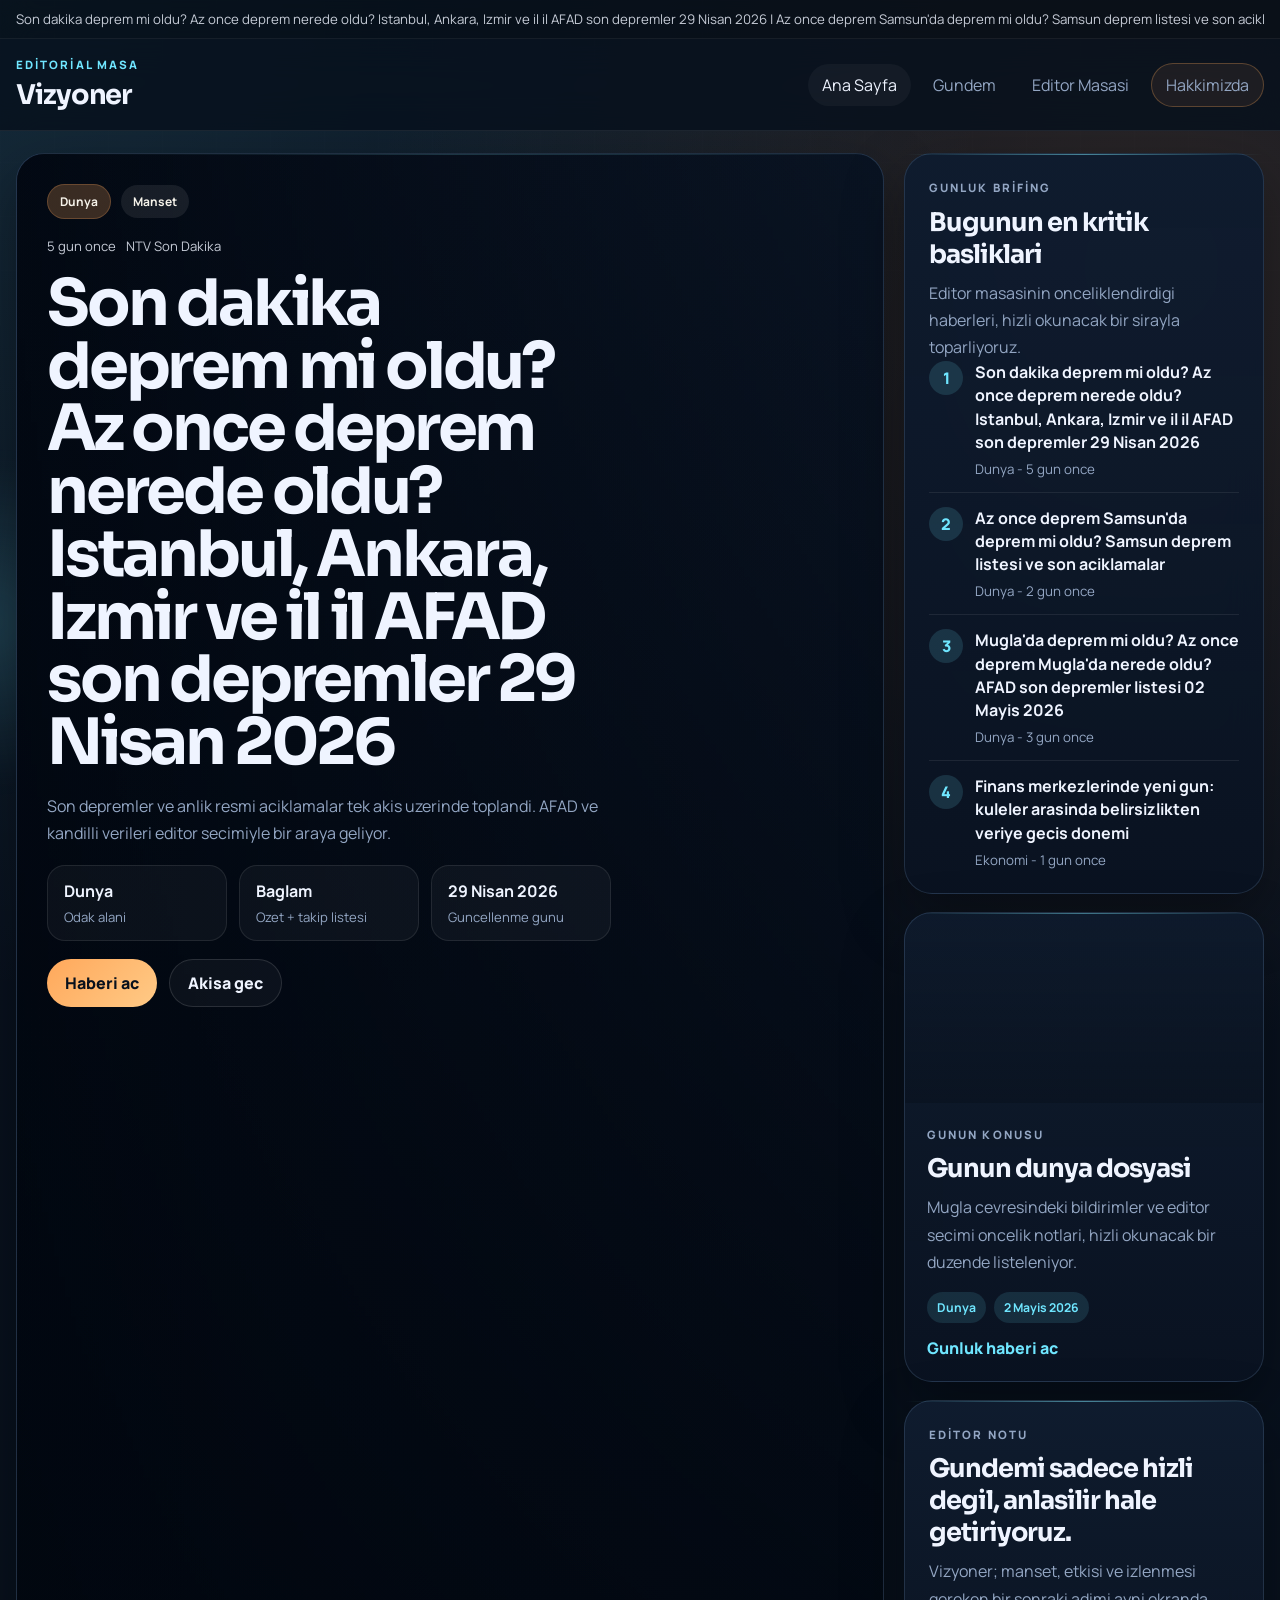
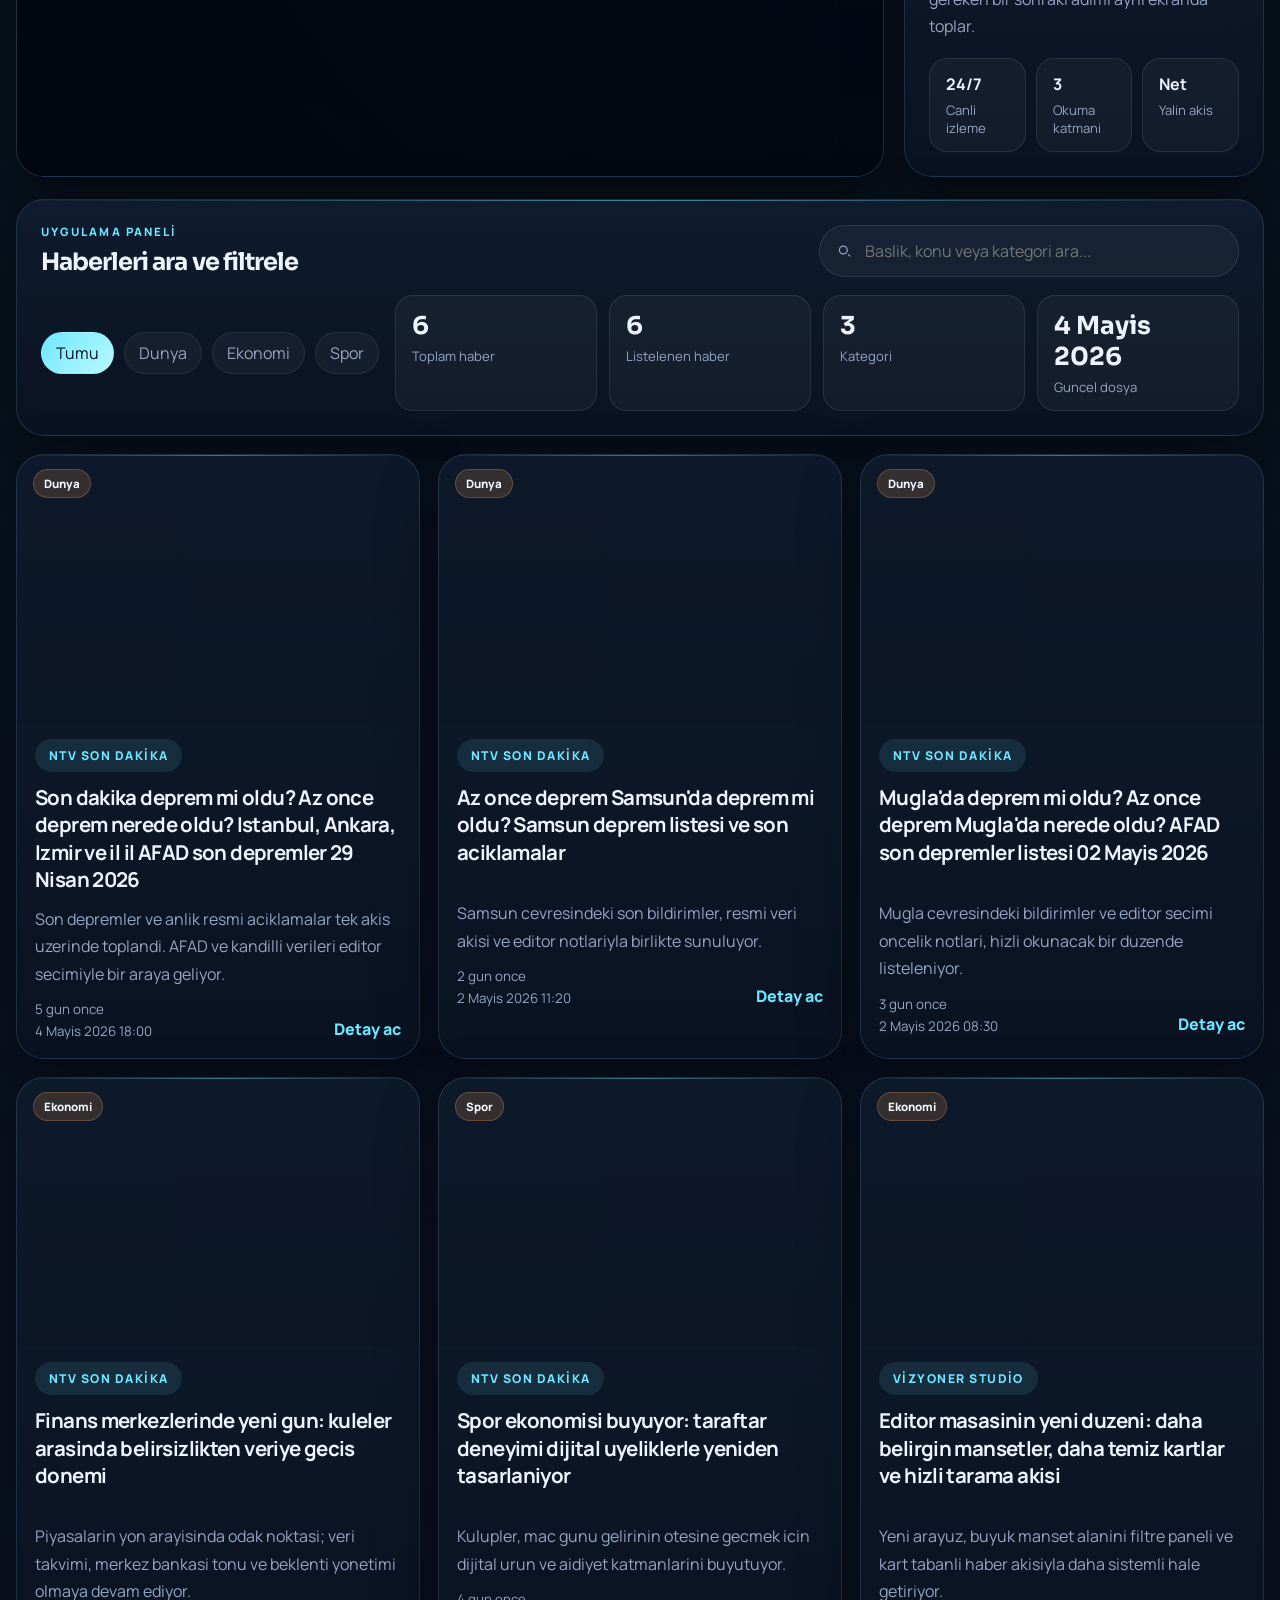
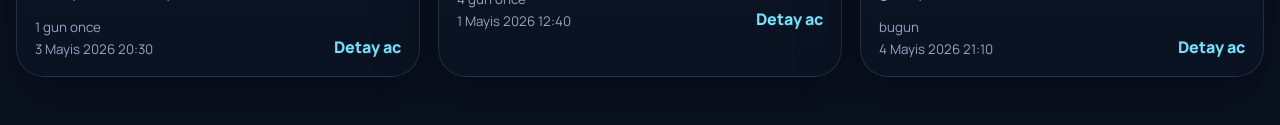
==== index.html @ 1356ebf0 "Add files via upload" ====
<!DOCTYPE html>
<html lang="tr">
<head>
    <meta charset="UTF-8">
    <meta name="viewport" content="width=device-width, initial-scale=1.0">
    <meta name="theme-color" content="#09111f">
    <title>Vizyoner | Guncel Gundem Masasi</title>
    <meta name="description" content="Vizyoner, gundemi editor secimi yerlesim, briefing panelleri ve filtrelenebilir kart yapisiyla sunan modern haber deneyimidir.">
    <link rel="preconnect" href="https://fonts.googleapis.com">
    <link rel="preconnect" href="https://fonts.gstatic.com" crossorigin>
    <link href="https://fonts.googleapis.com/css2?family=Manrope:wght@400;500;600;700;800&family=Sora:wght@500;600;700;800&display=swap" rel="stylesheet">
    <link rel="stylesheet" href="styles.css">
</head>
<body class="page-shell">
    <div class="page-glow"></div>

    <header class="top-strip">
        <div class="container top-strip__inner">
            <p id="live-marquee" class="live-marquee">Gundem akisi yukleniyor...</p>
        </div>
    </header>

    <nav class="site-nav">
        <div class="container site-nav__inner">
            <div>
                <p class="eyebrow">Editorial Masa</p>
                <a href="index.html" class="brand">Vizyoner</a>
            </div>

            <div class="site-nav__links">
                <a class="is-active" href="index.html">Ana Sayfa</a>
                <a href="#news-grid">Gundem</a>
                <a href="#control-panel">Editor Masasi</a>
                <a class="pill-link" href="hakkimizda.html">Hakkimizda</a>
            </div>
        </div>
    </nav>

    <main class="container page-main">
        <section class="hero-layout">
            <article class="hero-spotlight" id="hero-feature"></article>

            <aside class="sidebar-column">
                <section class="glass-panel briefing-panel">
                    <p class="section-tag">Gunluk Brifing</p>
                    <h2>Bugunun en kritik basliklari</h2>
                    <p class="panel-copy">Editor masasinin onceliklendirdigi haberleri, hizli okunacak bir sirayla toparliyoruz.</p>
                    <div id="briefing-list" class="briefing-list"></div>
                </section>

                <section class="glass-panel side-story" id="side-story"></section>

                <section class="glass-panel note-panel">
                    <p class="section-tag">Editor Notu</p>
                    <h3>Gundemi sadece hizli degil, anlasilir hale getiriyoruz.</h3>
                    <p>Vizyoner; manset, etkisi ve izlenmesi gereken bir sonraki adimi ayni ekranda toplar.</p>
                    <div class="mini-stats">
                        <div><strong>24/7</strong><span>Canli izleme</span></div>
                        <div><strong>3</strong><span>Okuma katmani</span></div>
                        <div><strong>Net</strong><span>Yalin akis</span></div>
                    </div>
                </section>
            </aside>
        </section>

        <section class="control-panel glass-panel" id="control-panel">
            <div class="control-panel__top">
                <div>
                    <p class="section-tag">Uygulama Paneli</p>
                    <h2>Haberleri ara ve filtrele</h2>
                </div>

                <label class="search-box">
                    <svg viewBox="0 0 24 24" aria-hidden="true">
                        <path d="M10.5 4a6.5 6.5 0 1 1 0 13a6.5 6.5 0 0 1 0-13Zm0 1.8a4.7 4.7 0 1 0 0 9.4a4.7 4.7 0 0 0 0-9.4Zm7.66 10.39 2.84 2.84-1.27 1.27-2.84-2.84 1.27-1.27Z"></path>
                    </svg>
                    <input id="search-input" type="search" placeholder="Baslik, konu veya kategori ara...">
                </label>
            </div>

            <div class="control-panel__bottom">
                <div id="filter-group" class="filter-group"></div>

                <div class="stats-grid">
                    <div class="stat-card">
                        <strong id="stat-total">0</strong>
                        <span>Toplam haber</span>
                    </div>
                    <div class="stat-card">
                        <strong id="stat-visible">0</strong>
                        <span>Listelenen haber</span>
                    </div>
                    <div class="stat-card">
                        <strong id="stat-category">0</strong>
                        <span>Kategori</span>
                    </div>
                    <div class="stat-card">
                        <strong id="stat-date">4 Mayis 2026</strong>
                        <span>Guncel dosya</span>
                    </div>
                </div>
            </div>
        </section>

        <section id="news-grid" class="news-grid"></section>
    </main>

    <template id="news-card-template">
        <article class="news-card">
            <div class="news-card__image">
                <span class="news-card__pill"></span>
            </div>
            <div class="news-card__content">
                <p class="news-card__source"></p>
                <h3 class="news-card__title"></h3>
                <p class="news-card__summary"></p>
                <div class="news-card__footer">
                    <div class="news-card__meta">
                        <small class="news-card__age"></small>
                        <small class="news-card__date"></small>
                    </div>
                    <a class="news-card__link" href="#">Detay ac</a>
                </div>
            </div>
        </article>
    </template>

    <script src="haberler.js"></script>
</body>
</html>
---- styles.css ----
:root {
    --bg: #08111d;
    --bg-soft: #0d1828;
    --panel: rgba(12, 22, 37, 0.9);
    --panel-strong: rgba(17, 31, 50, 0.96);
    --panel-line: rgba(136, 172, 214, 0.18);
    --text: #eff4ff;
    --muted: #93a6c3;
    --cyan: #6fe6ff;
    --cyan-soft: rgba(111, 230, 255, 0.14);
    --accent: #ffa85b;
    --accent-soft: rgba(255, 168, 91, 0.14);
    --shadow: 0 24px 60px rgba(0, 0, 0, 0.36);
    --radius-xl: 28px;
    --radius-lg: 22px;
    --radius-md: 18px;
    --container: 1320px;
}

* {
    box-sizing: border-box;
}

html {
    scroll-behavior: smooth;
}

body {
    margin: 0;
    min-height: 100vh;
    color: var(--text);
    font-family: "Manrope", sans-serif;
    background:
        radial-gradient(circle at top left, rgba(111, 230, 255, 0.12), transparent 28%),
        radial-gradient(circle at 90% 8%, rgba(255, 168, 91, 0.14), transparent 24%),
        linear-gradient(180deg, #09111f 0%, #08111d 52%, #0a1221 100%);
}

body::before {
    content: "";
    position: fixed;
    inset: 0;
    pointer-events: none;
    background-image:
        linear-gradient(rgba(255, 255, 255, 0.022) 1px, transparent 1px),
        linear-gradient(90deg, rgba(255, 255, 255, 0.022) 1px, transparent 1px);
    background-size: 54px 54px;
    mask-image: linear-gradient(180deg, rgba(0, 0, 0, 0.48), transparent 75%);
}

a {
    color: inherit;
    text-decoration: none;
}

button,
input {
    font: inherit;
}

.page-shell {
    position: relative;
    overflow-x: hidden;
}

.page-glow {
    position: fixed;
    inset: auto auto 12% -14%;
    width: 340px;
    height: 340px;
    border-radius: 50%;
    background: radial-gradient(circle, rgba(111, 230, 255, 0.18), transparent 68%);
    filter: blur(14px);
    pointer-events: none;
}

.container {
    width: min(calc(100% - 32px), var(--container));
    margin: 0 auto;
}

.top-strip {
    border-bottom: 1px solid rgba(255, 255, 255, 0.06);
    background: rgba(5, 12, 22, 0.76);
    backdrop-filter: blur(16px);
}

.top-strip__inner {
    overflow: hidden;
    padding: 10px 0;
}

.live-marquee {
    margin: 0;
    white-space: nowrap;
    color: rgba(239, 244, 255, 0.82);
    font-size: 0.83rem;
    animation: marquee 22s linear infinite;
}

@keyframes marquee {
    from {
        transform: translateX(0);
    }

    to {
        transform: translateX(-24%);
    }
}

.site-nav {
    position: sticky;
    top: 0;
    z-index: 10;
    border-bottom: 1px solid rgba(255, 255, 255, 0.08);
    background: rgba(7, 16, 29, 0.82);
    backdrop-filter: blur(18px);
}

.site-nav__inner {
    display: flex;
    align-items: center;
    justify-content: space-between;
    gap: 18px;
    padding: 18px 0;
}

.eyebrow,
.section-tag {
    margin: 0;
    color: var(--cyan);
    text-transform: uppercase;
    letter-spacing: 0.18em;
    font-size: 0.72rem;
    font-weight: 800;
}

.brand {
    display: inline-block;
    margin-top: 6px;
    font-family: "Sora", sans-serif;
    font-size: 1.7rem;
    font-weight: 700;
    letter-spacing: -0.04em;
}

.site-nav__links {
    display: flex;
    align-items: center;
    gap: 8px;
    flex-wrap: wrap;
}

.site-nav__links a {
    padding: 10px 14px;
    color: var(--muted);
    border-radius: 999px;
    transition: 0.22s ease;
}

.site-nav__links a:hover,
.site-nav__links a.is-active {
    color: var(--text);
    background: rgba(255, 255, 255, 0.04);
}

.site-nav__links .pill-link {
    border: 1px solid rgba(255, 168, 91, 0.28);
    background: rgba(255, 168, 91, 0.08);
}

.page-main {
    position: relative;
    z-index: 1;
    padding: 22px 0 48px;
}

.back-row {
    margin-bottom: 14px;
}

.back-button {
    min-height: 46px;
    padding: 0 18px;
    border: 1px solid rgba(255, 255, 255, 0.12);
    border-radius: 999px;
    color: var(--text);
    background: rgba(255, 255, 255, 0.05);
    cursor: pointer;
    transition: 0.2s ease;
}

.back-button:hover {
    transform: translateY(-1px);
    border-color: rgba(111, 230, 255, 0.32);
    background: rgba(111, 230, 255, 0.12);
}

.glass-panel,
.hero-spotlight,
.news-card {
    border: 1px solid var(--panel-line);
    border-radius: var(--radius-xl);
    background: linear-gradient(180deg, rgba(15, 28, 47, 0.98) 0%, rgba(10, 19, 33, 0.96) 100%);
    box-shadow: var(--shadow);
    backdrop-filter: blur(18px);
}

.glass-panel,
.hero-spotlight,
.news-card,
.side-story {
    position: relative;
}

.glass-panel::before,
.hero-spotlight::before,
.news-card::before {
    content: "";
    position: absolute;
    inset: 0 0 auto 0;
    height: 1px;
    background: linear-gradient(90deg, transparent, rgba(126, 234, 255, 0.72), transparent);
    opacity: 0.7;
    pointer-events: none;
}

.hero-layout,
.detail-layout,
.about-layout {
    display: grid;
    grid-template-columns: minmax(0, 1.6fr) 360px;
    gap: 20px;
}

.hero-spotlight {
    position: relative;
    min-height: 610px;
    overflow: hidden;
    padding: 30px;
}

.hero-spotlight__media,
.article-cover,
.detail-hero__visual {
    position: absolute;
    inset: 0;
    background-position: center;
    background-size: cover;
    filter: saturate(1.05) contrast(1.04);
}

.hero-spotlight__media::after,
.article-cover::after,
.detail-hero__visual::after {
    content: "";
    position: absolute;
    inset: 0;
    background:
        linear-gradient(180deg, rgba(6, 11, 19, 0.2), rgba(6, 11, 19, 0.78)),
        linear-gradient(90deg, rgba(5, 10, 18, 0.82), rgba(5, 10, 18, 0.22));
}

.hero-spotlight__content,
.detail-hero__copy {
    position: relative;
    z-index: 1;
    max-width: 70%;
    display: flex;
    flex-direction: column;
    gap: 18px;
}

.badge-row,
.detail-meta,
.hero-meta {
    display: flex;
    align-items: center;
    gap: 10px;
    flex-wrap: wrap;
}

.badge {
    display: inline-flex;
    align-items: center;
    gap: 6px;
    padding: 8px 12px;
    border-radius: 999px;
    background: rgba(255, 255, 255, 0.08);
    color: #f7f4eb;
    font-size: 0.75rem;
    font-weight: 700;
}

.badge--accent {
    background: rgba(255, 168, 91, 0.22);
    border: 1px solid rgba(255, 168, 91, 0.24);
}

.hero-meta,
.detail-meta {
    color: rgba(239, 244, 255, 0.82);
    font-size: 0.82rem;
}

.hero-spotlight h1,
.detail-hero h1,
.about-hero h1 {
    margin: 0;
    font-family: "Sora", sans-serif;
    font-size: clamp(2.4rem, 5vw, 4.2rem);
    line-height: 0.98;
    letter-spacing: -0.05em;
}

.hero-spotlight p,
.briefing-panel p,
.side-story p,
.note-panel p,
.detail-hero__summary,
.article-copy p,
.about-hero p,
.value-list p {
    margin: 0;
    color: var(--muted);
    line-height: 1.7;
}

.hero-facts {
    display: grid;
    grid-template-columns: repeat(3, minmax(0, 1fr));
    gap: 12px;
    margin-top: auto;
}

.hero-facts div,
.stat-card,
.mini-stats div,
.metric-card {
    border-radius: var(--radius-md);
    border: 1px solid rgba(255, 255, 255, 0.09);
    background: rgba(255, 255, 255, 0.04);
    padding: 14px 16px;
}

.hero-facts strong,
.mini-stats strong,
.metric-card strong {
    display: block;
    font-size: 1rem;
}

.hero-facts span,
.mini-stats span,
.metric-card span,
.stat-card span {
    display: block;
    margin-top: 6px;
    color: var(--muted);
    font-size: 0.82rem;
}

.button-row,
.hero-actions {
    display: flex;
    gap: 12px;
    flex-wrap: wrap;
}

.button {
    display: inline-flex;
    align-items: center;
    justify-content: center;
    min-height: 48px;
    padding: 0 18px;
    border-radius: 999px;
    font-weight: 800;
    transition: transform 0.2s ease, background 0.2s ease, border-color 0.2s ease;
}

.button:hover {
    transform: translateY(-1px);
}

.button--primary {
    color: #08111d;
    background: linear-gradient(135deg, var(--accent), #ffca86);
}

.button--ghost {
    border: 1px solid rgba(255, 255, 255, 0.12);
    background: rgba(255, 255, 255, 0.04);
}

.sidebar-column {
    display: grid;
    gap: 18px;
    align-content: start;
}

.glass-panel {
    padding: 24px;
}

.briefing-panel h2,
.side-story h3,
.note-panel h3,
.glass-panel h3,
.article-panel h2,
.prose-panel h2 {
    margin: 8px 0 10px;
    font-family: "Sora", sans-serif;
    font-size: 1.6rem;
    letter-spacing: -0.04em;
}

.panel-copy {
    margin-bottom: 18px;
}

.briefing-list {
    display: grid;
    gap: 14px;
}

.briefing-item {
    display: grid;
    grid-template-columns: 34px 1fr;
    gap: 12px;
    padding-top: 14px;
    border-top: 1px solid rgba(255, 255, 255, 0.08);
}

.briefing-item:first-child {
    padding-top: 0;
    border-top: 0;
}

.briefing-item__index {
    display: grid;
    place-items: center;
    width: 34px;
    height: 34px;
    border-radius: 50%;
    background: rgba(111, 230, 255, 0.14);
    color: var(--cyan);
    font-weight: 800;
}

.briefing-item strong,
.related-item strong {
    display: block;
    line-height: 1.45;
}

.briefing-item small,
.related-item small {
    display: block;
    margin-top: 6px;
    color: var(--muted);
}

.side-story {
    overflow: hidden;
    padding: 0;
}

.side-story__image {
    position: relative;
    min-height: 190px;
    background-position: center;
    background-size: cover;
    filter: saturate(1.04);
}

.side-story__image::after {
    content: "";
    position: absolute;
    inset: 0;
    background: linear-gradient(180deg, rgba(7, 14, 24, 0.12), rgba(7, 14, 24, 0.42));
}

.side-story__body {
    padding: 22px;
}

.tag-row {
    display: flex;
    gap: 8px;
    flex-wrap: wrap;
    margin: 16px 0 14px;
}

.tag-row span {
    padding: 7px 10px;
    border-radius: 999px;
    background: rgba(111, 230, 255, 0.12);
    color: var(--cyan);
    font-size: 0.76rem;
    font-weight: 700;
}

.mini-stats {
    display: grid;
    grid-template-columns: repeat(3, minmax(0, 1fr));
    gap: 10px;
    margin-top: 18px;
}

.control-panel {
    margin-top: 22px;
}

.control-panel__top,
.control-panel__bottom {
    display: flex;
    align-items: center;
    justify-content: space-between;
    gap: 16px;
    flex-wrap: wrap;
}

.control-panel__bottom {
    margin-top: 18px;
}

.control-panel h2 {
    margin: 8px 0 0;
    font-family: "Sora", sans-serif;
    letter-spacing: -0.04em;
}

.search-box {
    flex: 1 1 360px;
    max-width: 420px;
    display: flex;
    align-items: center;
    gap: 10px;
    padding: 0 16px;
    min-height: 52px;
    border-radius: 999px;
    border: 1px solid rgba(255, 255, 255, 0.1);
    background: rgba(255, 255, 255, 0.04);
}

.search-box svg {
    width: 18px;
    height: 18px;
    fill: var(--muted);
}

.search-box input {
    width: 100%;
    color: var(--text);
    background: transparent;
    border: 0;
    outline: 0;
}

.filter-group {
    display: flex;
    gap: 10px;
    flex-wrap: wrap;
}

.filter-chip {
    min-height: 42px;
    padding: 0 14px;
    border-radius: 999px;
    border: 1px solid rgba(255, 255, 255, 0.08);
    color: var(--muted);
    background: rgba(255, 255, 255, 0.04);
    cursor: pointer;
    transition: 0.22s ease;
}

.filter-chip.is-active,
.filter-chip:hover {
    color: #09111f;
    border-color: transparent;
    background: linear-gradient(135deg, var(--cyan), #b8fbff);
}

.stats-grid {
    flex: 1 1 540px;
    display: grid;
    grid-template-columns: repeat(4, minmax(0, 1fr));
    gap: 12px;
}

.stat-card strong {
    display: block;
    font-size: 1.55rem;
    font-family: "Sora", sans-serif;
}

.news-grid {
    display: grid;
    grid-template-columns: repeat(3, minmax(0, 1fr));
    gap: 18px;
    margin-top: 18px;
}

.news-card {
    overflow: hidden;
    display: flex;
    flex-direction: column;
    transition: transform 0.24s ease, box-shadow 0.24s ease, border-color 0.24s ease;
}

.news-card:hover {
    transform: translateY(-4px);
    border-color: rgba(126, 234, 255, 0.34);
    box-shadow: 0 34px 76px rgba(0, 0, 0, 0.42);
}

.news-card__image {
    position: relative;
    min-height: 268px;
    background-position: center;
    background-size: cover;
    filter: saturate(1.05) contrast(1.03);
}

.news-card__image::after {
    content: "";
    position: absolute;
    inset: 0;
    background:
        linear-gradient(180deg, rgba(8, 14, 24, 0.14), rgba(8, 14, 24, 0.04)),
        linear-gradient(0deg, rgba(8, 14, 24, 0.08), rgba(8, 14, 24, 0));
}

.news-card__pill {
    position: absolute;
    left: 16px;
    top: 14px;
    z-index: 1;
    padding: 6px 10px;
    border-radius: 999px;
    background: rgba(255, 168, 91, 0.16);
    border: 1px solid rgba(255, 168, 91, 0.24);
    font-size: 0.72rem;
    font-weight: 800;
}

.news-card__content {
    display: grid;
    gap: 12px;
    padding: 16px 18px 18px;
}

.news-card__source {
    margin: 0;
    padding: 8px 14px;
    border-radius: 999px;
    justify-self: start;
    color: var(--cyan);
    background: rgba(111, 230, 255, 0.1);
    font-size: 0.76rem;
    font-weight: 800;
    letter-spacing: 0.12em;
    text-transform: uppercase;
}

.news-card__title {
    margin: 0;
    font-size: 1.28rem;
    line-height: 1.34;
    letter-spacing: -0.03em;
    min-height: 104px;
}

.news-card__summary {
    margin: 0;
    color: var(--muted);
    line-height: 1.72;
}

.news-card__footer {
    display: flex;
    align-items: end;
    justify-content: space-between;
    gap: 12px;
}

.news-card__meta {
    display: grid;
    gap: 4px;
    color: var(--muted);
}

.news-card__link {
    color: var(--cyan);
    font-weight: 800;
}

.detail-hero {
    position: relative;
    overflow: hidden;
    display: grid;
    grid-template-columns: minmax(0, 1fr) 360px;
    gap: 18px;
    min-height: 360px;
}

.detail-hero__visual {
    position: relative;
    min-height: 310px;
    border-radius: var(--radius-lg);
    overflow: hidden;
}

.article-panel {
    position: relative;
    overflow: hidden;
    padding: 0;
}

.article-cover {
    position: relative;
    min-height: 320px;
}

.article-panel__body {
    position: relative;
    z-index: 1;
    padding: 28px;
}

.article-copy {
    display: grid;
    gap: 18px;
}

.watch-list,
.value-list,
.related-list {
    display: grid;
    gap: 14px;
}

.watch-list {
    margin: 0;
    padding-left: 18px;
    color: var(--muted);
    line-height: 1.7;
}

.related-item {
    display: block;
    padding-top: 14px;
    border-top: 1px solid rgba(255, 255, 255, 0.08);
}

.related-item:first-child {
    padding-top: 0;
    border-top: 0;
}

.about-hero {
    padding: 30px;
}

.metrics-grid {
    display: grid;
    grid-template-columns: repeat(4, minmax(0, 1fr));
    gap: 16px;
    margin: 18px 0;
}

.metric-card {
    min-height: 140px;
    display: flex;
    flex-direction: column;
    justify-content: space-between;
}

.prose-panel {
    min-height: 100%;
}

.value-list h3 {
    margin: 0 0 8px;
    font-family: "Sora", sans-serif;
}

@media (max-width: 1180px) {
    .hero-layout,
    .detail-layout,
    .about-layout,
    .detail-hero {
        grid-template-columns: 1fr;
    }

    .hero-spotlight__content,
    .detail-hero__copy {
        max-width: 100%;
    }

    .news-grid {
        grid-template-columns: repeat(2, minmax(0, 1fr));
    }

    .stats-grid,
    .metrics-grid {
        grid-template-columns: repeat(2, minmax(0, 1fr));
    }
}

@media (max-width: 760px) {
    .site-nav__inner,
    .control-panel__top,
    .control-panel__bottom,
    .news-card__footer {
        flex-direction: column;
        align-items: stretch;
    }

    .hero-spotlight {
        min-height: 620px;
        padding: 22px;
    }

    .news-card__title {
        min-height: 0;
    }

    .hero-facts,
    .mini-stats,
    .stats-grid,
    .metrics-grid,
    .news-grid {
        grid-template-columns: 1fr;
    }

    .site-nav__links {
        width: 100%;
    }

    .site-nav__links a {
        flex: 1 1 calc(50% - 8px);
        text-align: center;
    }

    .hero-spotlight h1,
    .detail-hero h1,
    .about-hero h1 {
        font-size: 2.25rem;
    }
}
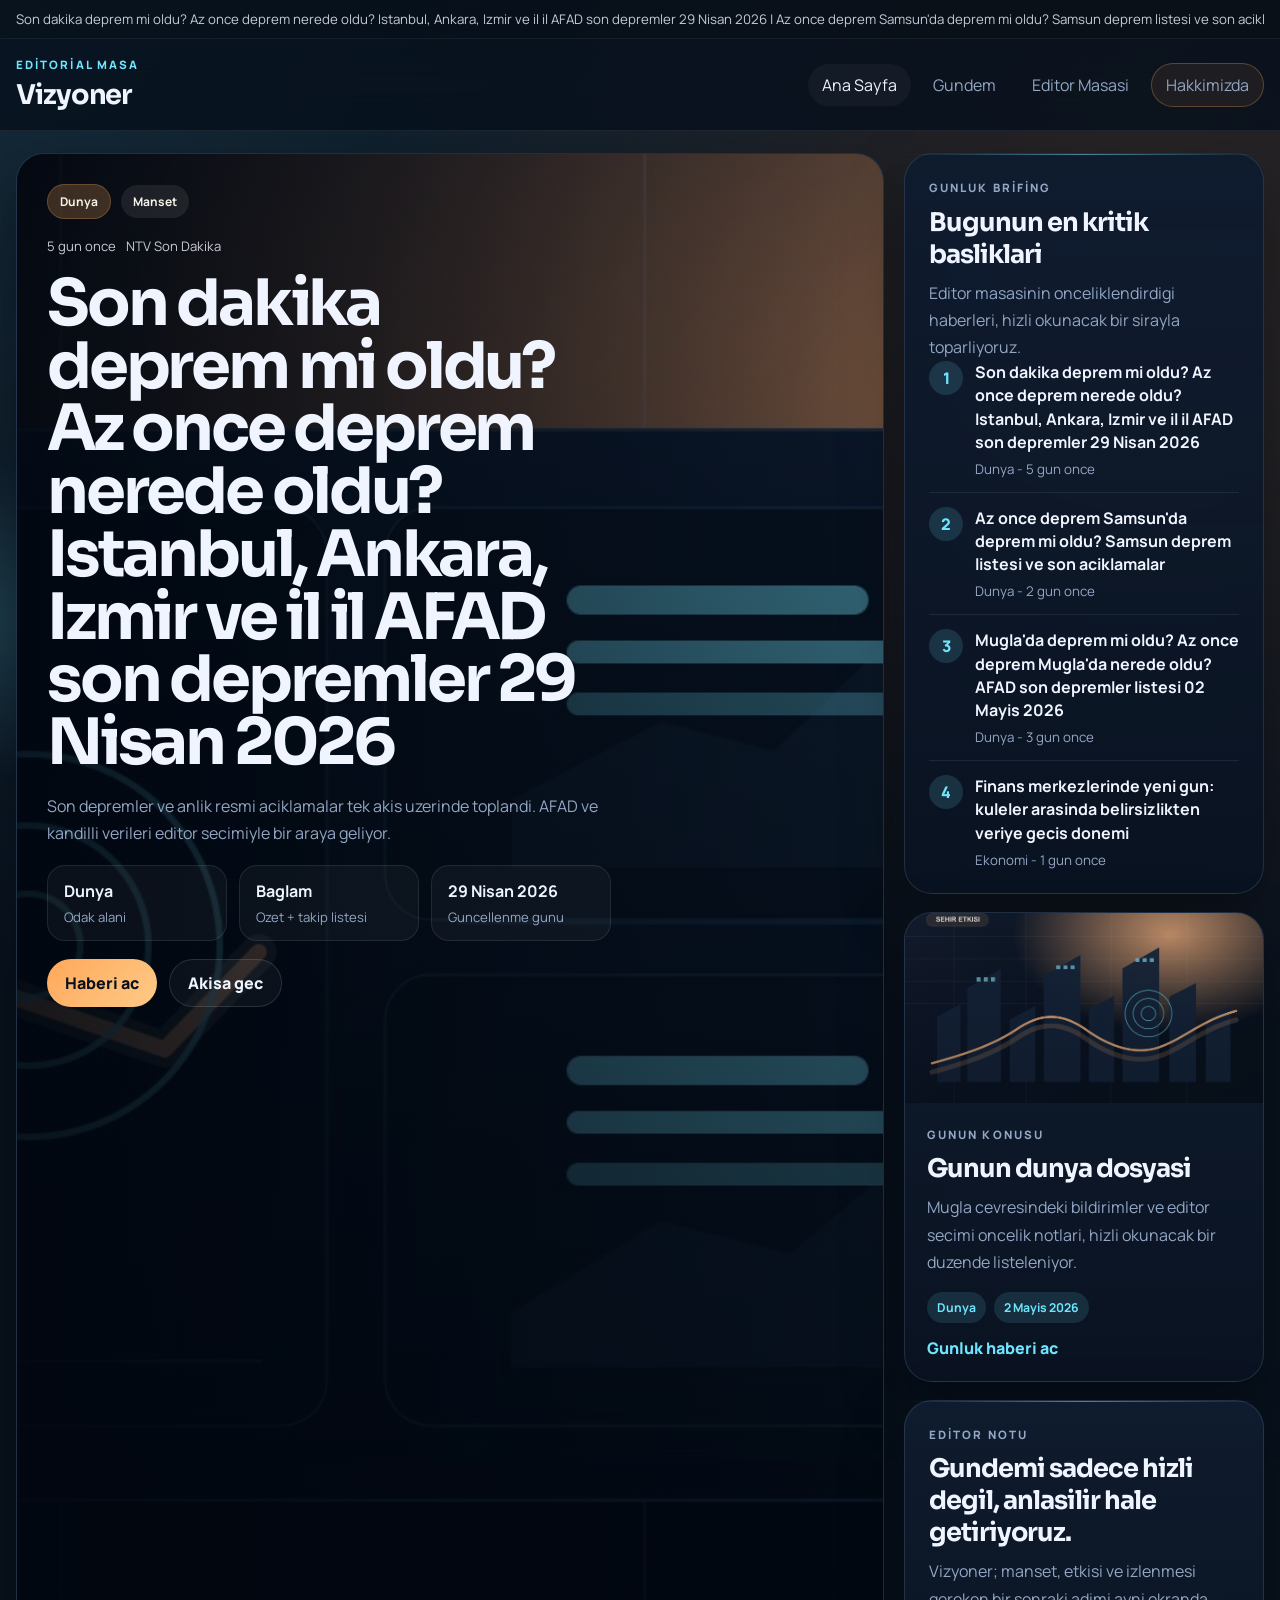
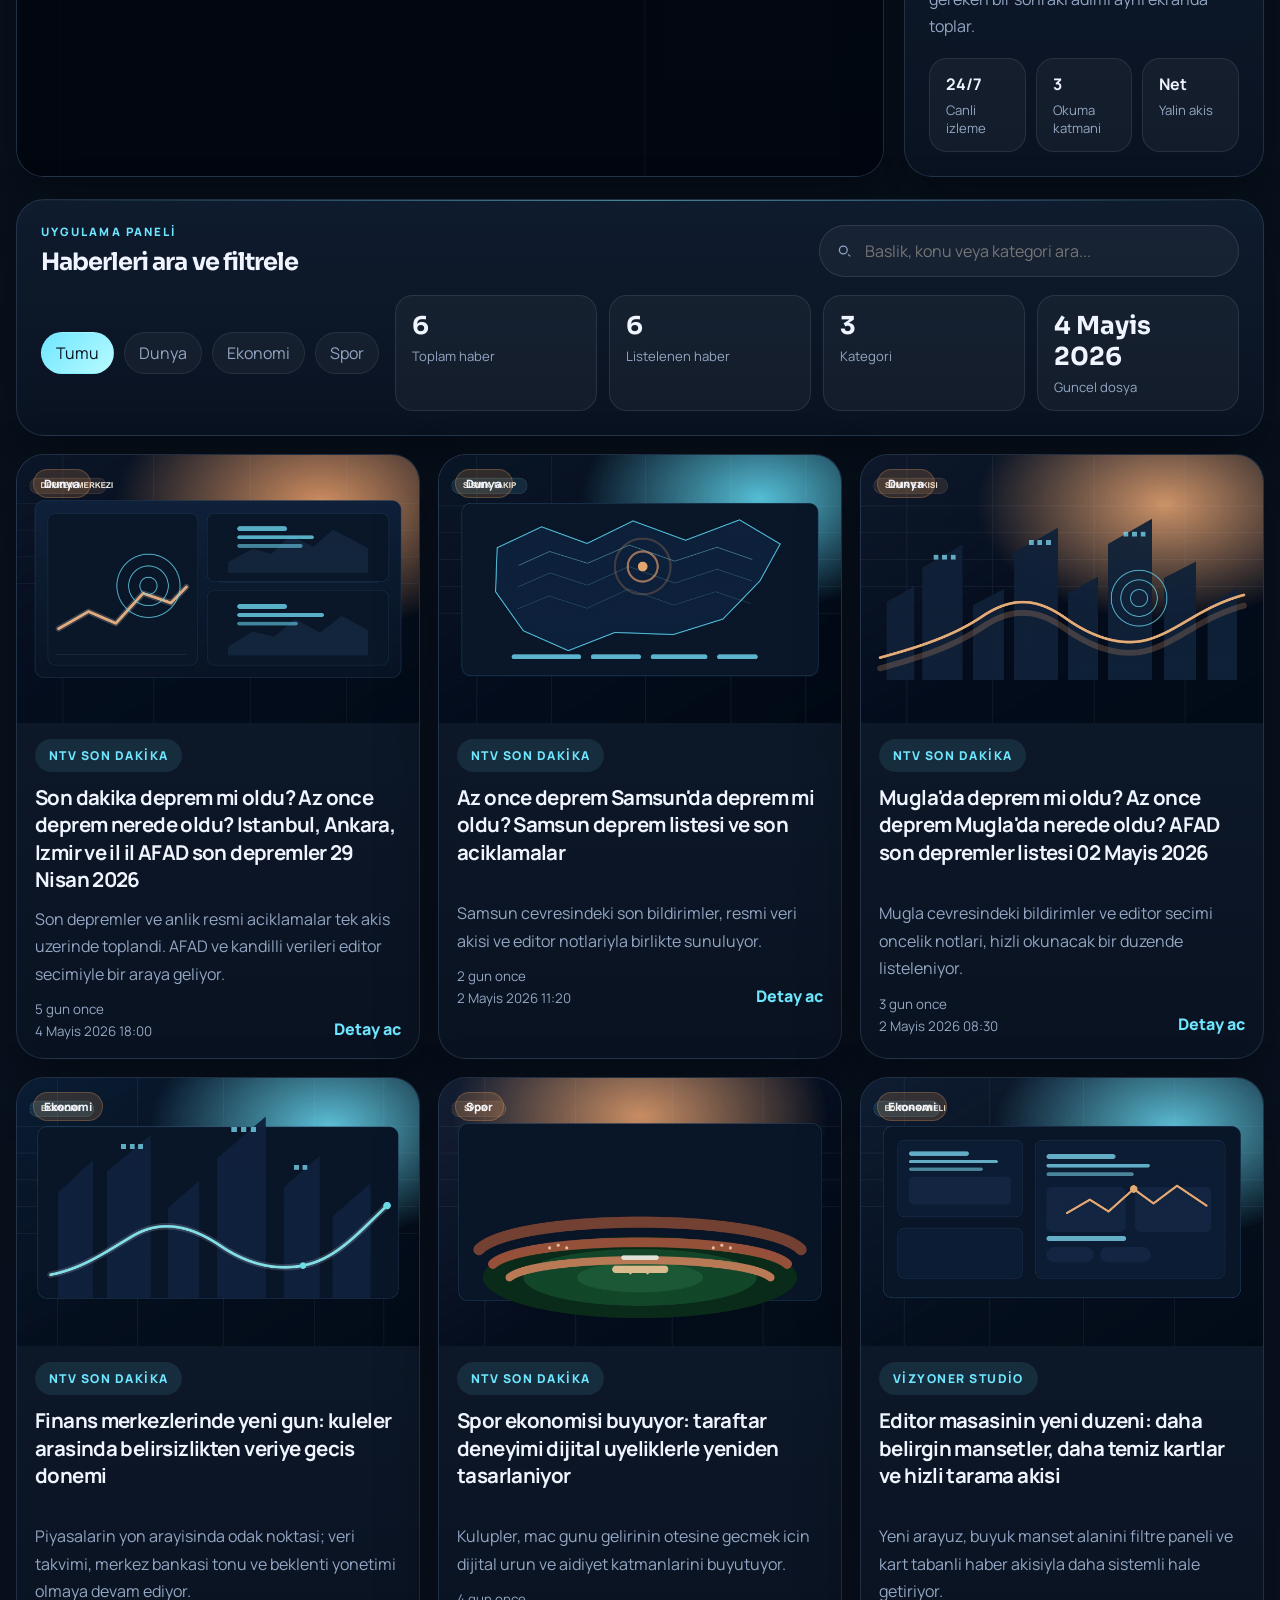
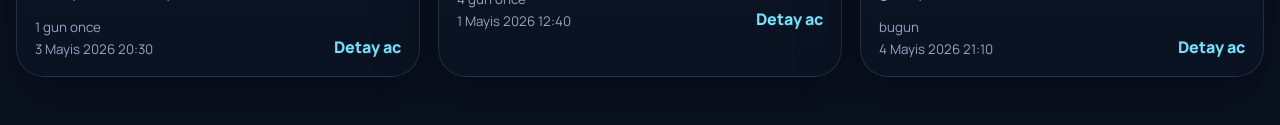
==== commit 4e74b3eb: "Add files via upload" ====
--- a/index.html
+++ b/index.html
@@ -108,6 +108,7 @@
     <template id="news-card-template">
         <article class="news-card">
             <div class="news-card__image">
+                <img class="news-card__photo" src="" alt="">
                 <span class="news-card__pill"></span>
             </div>
             <div class="news-card__content">
--- a/styles.css
+++ b/styles.css
@@ -617,9 +617,8 @@
 .news-card__image {
     position: relative;
     min-height: 268px;
-    background-position: center;
-    background-size: cover;
-    filter: saturate(1.05) contrast(1.03);
+    overflow: hidden;
+    background: #112036;
 }
 
 .news-card__image::after {
@@ -629,6 +628,14 @@
     background:
         linear-gradient(180deg, rgba(8, 14, 24, 0.14), rgba(8, 14, 24, 0.04)),
         linear-gradient(0deg, rgba(8, 14, 24, 0.08), rgba(8, 14, 24, 0));
+}
+
+.news-card__photo {
+    width: 100%;
+    height: 100%;
+    display: block;
+    object-fit: cover;
+    filter: saturate(1.08) contrast(1.05) brightness(1.05);
 }
 
 .news-card__pill {
